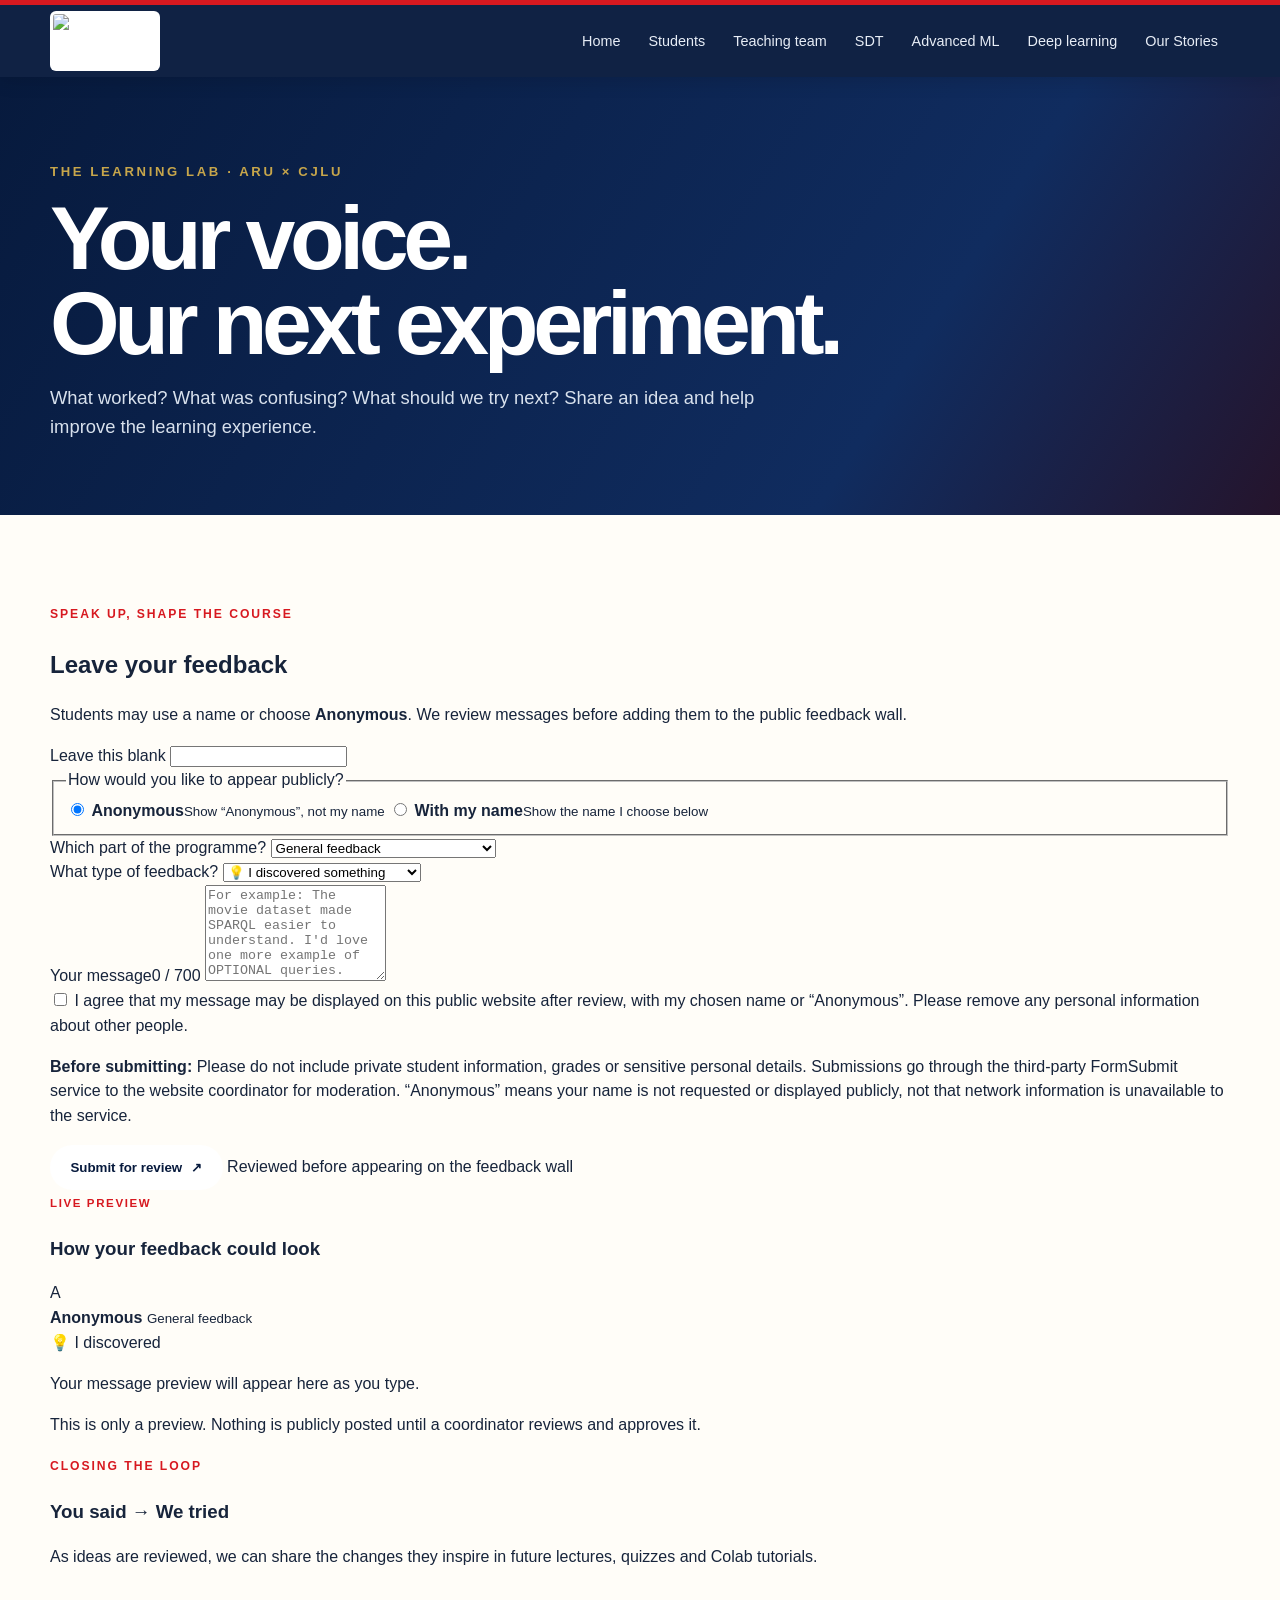
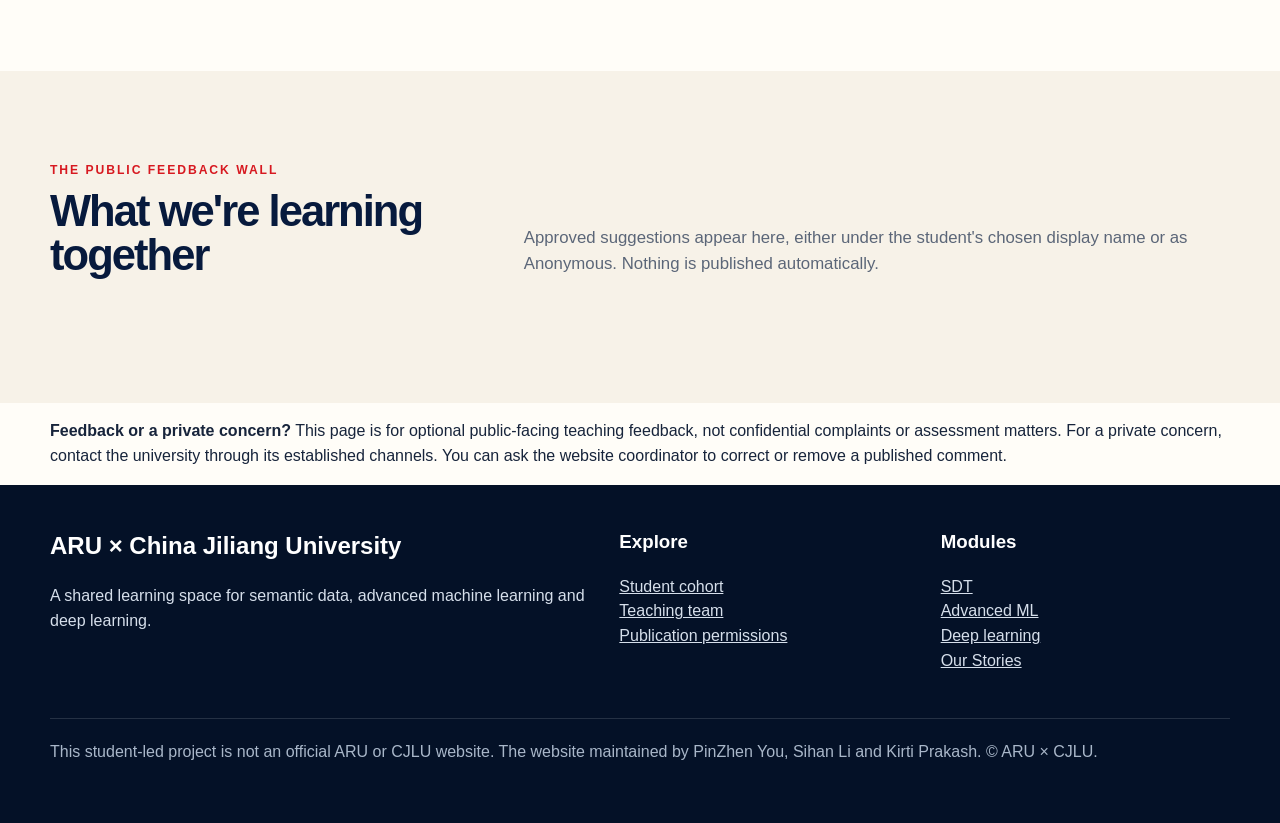
==== docs/feedback.html @ c26d9c30 "Create Learning Lab named-or-anonymous feedback page and moderated wall" ====
<!doctype html>
<html lang="en">
<head>
  <meta charset="utf-8">
  <meta name="viewport" content="width=device-width,initial-scale=1">
  <meta name="description" content="The ARU–CJLU Learning Lab welcomes constructive feedback on teaching, learning and course materials. Share a suggestion with your name or anonymously.">
  <title>Learning Lab | ARU × CJLU</title>
  <link rel="stylesheet" href="assets/css/site.css">
</head>
<body data-page="feedback">
  <a class="skip-link" href="#main">Skip to main content</a>
  <div data-site-header></div>
  <main id="main">
    <section class="page-hero feedback-hero">
      <div class="content">
        <span class="eyebrow">The Learning Lab · ARU × CJLU</span>
        <h1>Your voice.<br><span>Our next experiment.</span></h1>
        <p>What worked? What was confusing? What should we try next? Share an idea and help improve the learning experience.</p>
      </div>
    </section>

    <section class="section feedback-section" aria-labelledby="feedback-form-heading">
      <div class="content feedback-layout">
        <div class="feedback-main">
          <div class="feedback-section-heading">
            <span class="kicker">Speak up, shape the course</span>
            <h2 id="feedback-form-heading">Leave your feedback</h2>
            <p>Students may use a name or choose <strong>Anonymous</strong>. We review messages before adding them to the public feedback wall.</p>
          </div>

          <form id="feedback-form" class="feedback-form" method="post" action="https://formsubmit.co/kirti.prakash@aru.ac.uk" autocomplete="on">
            <input type="hidden" name="_subject" value="ARU-CJLU Learning Lab feedback submission">
            <input type="hidden" name="_template" value="table">
            <input type="hidden" name="_captcha" value="false">
            <input type="hidden" name="source_page" value="https://kirtiprakash.github.io/aru-cjlu-ai-2026/feedback.html">
            <div class="feedback-honeypot" aria-hidden="true">
              <label for="feedback-website">Leave this blank</label>
              <input type="text" id="feedback-website" name="_honey" tabindex="-1" autocomplete="off">
            </div>

            <fieldset class="feedback-fieldset">
              <legend>How would you like to appear publicly?</legend>
              <div class="feedback-identity-options">
                <label class="feedback-radio-card">
                  <input type="radio" name="visibility" value="Anonymous" checked>
                  <span><strong>Anonymous</strong><small>Show “Anonymous”, not my name</small></span>
                </label>
                <label class="feedback-radio-card">
                  <input type="radio" name="visibility" value="Named">
                  <span><strong>With my name</strong><small>Show the name I choose below</small></span>
                </label>
              </div>
            </fieldset>

            <div class="feedback-name-field" id="feedback-name-field" hidden>
              <label for="feedback-name">Name to display publicly</label>
              <input id="feedback-name" name="display_name" type="text" maxlength="60" autocomplete="name" placeholder="First name or preferred display name">
            </div>

            <div class="feedback-field">
              <label for="feedback-module">Which part of the programme?</label>
              <select id="feedback-module" name="module" required>
                <option value="General feedback">General feedback</option>
                <option value="Semantic Data Technologies">Semantic Data Technologies</option>
                <option value="Advanced Machine Learning">Advanced Machine Learning</option>
                <option value="Deep Learning">Neural Networks &amp; Deep Learning</option>
                <option value="Our Stories / website">Our Stories / website</option>
              </select>
            </div>

            <div class="feedback-field">
              <label for="feedback-kind">What type of feedback?</label>
              <select id="feedback-kind" name="category" required>
                <option value="I discovered">💡 I discovered something</option>
                <option value="I have a question">❓ I have a question</option>
                <option value="I would change">🔬 I would change something</option>
                <option value="Appreciation">👏 Something worked well</option>
              </select>
            </div>

            <div class="feedback-field">
              <row class="feedback-label-row"><label for="feedback-message">Your message</label><span id="feedback-character-count">0 / 700</span></row>
              <textarea id="feedback-message" name="message" rows="6" maxlength="700" minlength="8" required placeholder="For example: The movie dataset made SPARQL easier to understand. I'd love one more example of OPTIONAL queries."></textarea>
            </div>

            <label class="feedback-consent">
              <input type="checkbox" id="feedback-consent" name="permission_to_publish" value="Yes" required>
              <span>I agree that my message may be displayed on this public website after review, with my chosen name or “Anonymous”. Please remove any personal information about other people.</span>
            </label>

            <p class="feedback-privacy">
              <strong>Before submitting:</strong> Please do not include private student information, grades or sensitive personal details. Submissions go through the third-party FormSubmit service to the website coordinator for moderation. “Anonymous” means your name is not requested or displayed publicly, not that network information is unavailable to the service.
            </p>

            <div class="feedback-submit-row">
              <button class="button feedback-submit-button" type="submit" id="feedback-submit">Submit for review <span aria-hidden="true">↗</span></button>
              <span class="feedback-submit-hint">Reviewed before appearing on the feedback wall</span>
            </div>
            <p class="feedback-status" id="feedback-status" role="status" aria-live="polite" hidden></p>
          </form>
        </div>

        <aside class="feedback-preview-rail" aria-labelledby="feedback-preview-heading">
          <div class="feedback-preview-card">
            <span class="story-aside-label">Live preview</span>
            <h3 id="feedback-preview-heading">How your feedback could look</h3>
            <article class="feedback-preview-post" aria-label="Your feedback preview">
              <div class="feedback-post-top">
                <span class="feedback-avatar" id="feedback-preview-avatar" aria-hidden="true">A</span>
                <div>
                  <strong id="feedback-preview-name">Anonymous</strong>
                  <small id="feedback-preview-module">General feedback</small>
                </div>
              </div>
              <span class="feedback-post-category" id="feedback-preview-category">💡 I discovered</span>
              <p id="feedback-preview-text">Your message preview will appear here as you type.</p>
            </article>
            <p class="feedback-preview-caption">This is only a preview. Nothing is publicly posted until a coordinator reviews and approves it.</p>
          </div>
          <div class="feedback-loop-panel">
            <span class="kicker">Closing the loop</span>
            <h3>You said → We tried</h3>
            <p>As ideas are reviewed, we can share the changes they inspire in future lectures, quizzes and Colab tutorials.</p>
          </div>
        </aside>
      </div>
    </section>

    <section class="section alt feedback-wall-section" id="feedback-wall" aria-labelledby="feedback-wall-heading">
      <div class="content">
        <div class="section-head">
          <div><span class="kicker">The public feedback wall</span><h2 id="feedback-wall-heading">What we're learning together</h2></div>
          <p>Approved suggestions appear here, either under the student's chosen display name or as Anonymous. Nothing is published automatically.</p>
        </div>
        <div id="feedback-wall-list" class="feedback-wall-grid" aria-live="polite"></div>
        <div id="feedback-wall-empty" class="feedback-wall-empty" hidden>
          <span class="feedback-wall-empty-icon" aria-hidden="true">✳</span>
          <h3>The first ideas will appear here</h3>
          <p>When the teaching team approves submissions, this wall will grow into a public record of our shared learning.</p>
        </div>
      </div>
    </section>
    <section class="feedback-page-note">
      <div class="content">
        <p><strong>Feedback or a private concern?</strong> This page is for optional public-facing teaching feedback, not confidential complaints or assessment matters. For a private concern, contact the university through its established channels. You can ask the website coordinator to correct or remove a published comment.</p>
      </div>
    </section>
  </main>
  <div data-site-footer></div>
  <script src="assets/js/header-footer.js"></script>
  <script src="assets/js/site.js"></script>
  <script src="assets/js/feedback-data.js"></script>
  <script src="assets/js/feedback.js"></script>
</body>
</html>
---- docs/assets/css/site.css ----
:root {
  --navy: #071a3d;
  --navy-2: #102a56;
  --red: #d71920;
  --gold: #c7a64b;
  --blue-grey: #6f8299;
  --cream: #f7f2e8;
  --paper: #fffdf8;
  --pink: #f5dfe2;
  --sky: #dce8f3;
  --ink: #17243b;
  --muted: #5b6678;
  --line: #d9dde4;
  --shadow: 0 18px 48px rgba(7, 26, 61, .12);
  --radius: 22px;
}

* { box-sizing: border-box; }
html { scroll-behavior: smooth; }
body {
  margin: 0;
  color: var(--ink);
  background: var(--paper);
  font-family: Arial, Helvetica, sans-serif;
  line-height: 1.55;
}
a { color: inherit; }
img { max-width: 100%; }
.sr-only { position: absolute !important; width: 1px !important; height: 1px !important; padding: 0 !important; margin: -1px !important; overflow: hidden !important; clip: rect(0,0,0,0) !important; white-space: nowrap !important; border: 0 !important; }
.skip-link { position: absolute; left: -999px; top: 0; z-index: 99; }
.skip-link:focus { left: 1rem; top: 1rem; padding: .75rem 1rem; background: white; color: var(--navy); }

.site-header {
  position: sticky;
  top: 0;
  z-index: 30;
  color: #fff;
  background: rgba(7, 26, 61, .96);
  border-top: 5px solid var(--red);
  box-shadow: 0 4px 18px rgba(0,0,0,.12);
}
.header-inner {
  width: min(1180px, calc(100% - 40px));
  min-height: 72px;
  margin: auto;
  display: flex;
  align-items: center;
  justify-content: space-between;
  gap: 24px;
}
.brand { display: flex; align-items: center; gap: 13px; text-decoration: none; }
.brand-mark {
  width: 46px; height: 46px; border-radius: 14px;
  display: grid; place-items: center;
  color: var(--navy); background: var(--gold);
  font-weight: 900; letter-spacing: -.08em;
}
.brand-copy strong { display: block; font-size: .98rem; }
.brand-copy span { display: block; color: #c8d3e3; font-size: .76rem; letter-spacing: .08em; text-transform: uppercase; }
.nav-toggle { display: none; border: 1px solid #ffffff55; color: #fff; background: transparent; padding: .55rem .75rem; border-radius: 10px; }
.site-nav { display: flex; align-items: center; gap: 4px; }
.site-nav a { padding: .7rem .75rem; border-radius: 9px; text-decoration: none; color: #e7edf6; font-size: .9rem; }
.site-nav a:hover, .site-nav a:focus-visible, .site-nav a[aria-current="page"] { color: #fff; background: #ffffff18; }

.hero {
  position: relative;
  min-height: 650px;
  color: #fff;
  overflow: hidden;
  background:
    radial-gradient(circle at 78% 44%, rgba(199,166,75,.16), transparent 24%),
    radial-gradient(circle at 85% 70%, rgba(215,25,32,.16), transparent 28%),
    linear-gradient(125deg, #061e4a 0%, #071a3d 58%, #1b1229 100%);
}
.hero::before {
  content: ""; position: absolute; inset: 0; opacity: .42;
  background-image: radial-gradient(circle, rgba(255,255,255,.55) 1.3px, transparent 1.5px);
  background-size: 52px 52px;
  mask-image: linear-gradient(90deg, transparent 38%, black 100%);
}
.hero::after {
  content: ""; position: absolute; right: -70px; top: 75px; width: 620px; height: 620px;
  border: 1px solid rgba(255,255,255,.11); border-radius: 50%;
  box-shadow: 0 0 0 80px rgba(255,255,255,.018), 0 0 0 160px rgba(255,255,255,.014);
}
.hero-inner {
  position: relative; z-index: 2;
  width: min(1180px, calc(100% - 40px)); margin: auto;
  padding: 112px 0 80px;
}
.eyebrow { color: var(--gold); font-size: .82rem; font-weight: 800; letter-spacing: .2em; text-transform: uppercase; }
.hero h1 { max-width: 850px; margin: 20px 0 26px; font-size: clamp(3.5rem, 8.4vw, 7.2rem); line-height: .87; letter-spacing: -.065em; }
.hero h1 span { color: var(--gold); }
.hero-lead { max-width: 720px; margin: 0 0 28px; font-size: clamp(1.05rem, 2vw, 1.38rem); color: #e1e8f2; }
.hero-meta { display: flex; flex-wrap: wrap; gap: 14px 28px; margin: 0 0 34px; color: #becbda; font-size: .9rem; }
.hero-meta strong { color: #fff; }
.button-row { display: flex; flex-wrap: wrap; gap: 12px; }
.button { display: inline-flex; align-items: center; gap: 9px; padding: .82rem 1.15rem; border-radius: 999px; font-weight: 800; text-decoration: none; background: #fff; color: var(--navy); border: 2px solid transparent; }
.button:hover { transform: translateY(-2px); box-shadow: 0 10px 26px rgba(0,0,0,.22); }
.button.secondary { color: #fff; background: transparent; border-color: #ffffff66; }
.button.red { color: #fff; background: var(--red); }

.content { width: min(1180px, calc(100% - 40px)); margin: auto; }
.section { padding: 86px 0; }
.section.alt { background: var(--cream); }
.section-head { display: grid; grid-template-columns: minmax(0, .75fr) minmax(320px, 1.25fr); gap: 50px; align-items: end; margin-bottom: 40px; }
.section-head h2 { margin: 8px 0 0; color: var(--navy); font-size: clamp(2rem, 3.4vw, 3rem); line-height: 1; letter-spacing: -.045em; }
.section-head p { margin: 0; color: var(--muted); font-size: 1.05rem; }

/* Home overview: heading and summary are both short now, so centre the pair and
   tighten the gap. Bottom-aligning a five-line heading against three lines of
   text left a wide empty band above the paragraph. */
#overview .section-head { align-items: center; gap: 44px; margin-bottom: 28px; }
.kicker { color: var(--red); text-transform: uppercase; letter-spacing: .16em; font-size: .76rem; font-weight: 900; }

.module-grid, .profile-grid, .feature-grid { display: grid; gap: 22px; }
.module-grid { grid-template-columns: repeat(3, 1fr); }
.module-card { position: relative; min-height: 330px; padding: 30px; border-radius: var(--radius); overflow: hidden; background: #fff; border: 1px solid var(--line); box-shadow: var(--shadow); }
.module-card::after { content: ""; position: absolute; right: -55px; bottom: -55px; width: 180px; height: 180px; border: 34px solid var(--sky); border-radius: 50%; opacity: .75; }
.module-card:nth-child(2)::after { border-color: var(--pink); }
.module-card:nth-child(3)::after { border-color: #e7ddbd; }
.module-no { display: inline-grid; place-items: center; width: 54px; height: 54px; border-radius: 16px; color: #fff; background: var(--navy); font-size: 1.2rem; font-weight: 900; }
.module-card h3 { position: relative; z-index: 1; margin: 22px 0 12px; color: var(--navy); font-size: 1.65rem; line-height: 1.1; }
.module-card p { position: relative; z-index: 1; color: var(--muted); }
.text-link { position: relative; z-index: 1; font-weight: 900; color: var(--red); text-decoration-thickness: 2px; text-underline-offset: 4px; }

.band { color: #fff; background: var(--navy); border-left: 12px solid var(--gold); padding: 34px 0; }
.band .content { display: flex; align-items: center; justify-content: space-between; gap: 28px; }
.band h2 { margin: 0 0 4px; font-size: 1.7rem; }
.band p { margin: 0; color: #c9d3e1; }

.page-hero { color: #fff; background: linear-gradient(122deg, var(--navy), #102c5f 70%, #25142c); padding: 82px 0 74px; }
.page-hero h1 { max-width: 900px; margin: 12px 0 18px; font-size: clamp(3rem, 7vw, 6rem); line-height: .95; letter-spacing: -.06em; }
.page-hero p { max-width: 760px; margin: 0; color: #d8e1ed; font-size: 1.15rem; }
.privacy-note { margin-top: 28px; max-width: 850px; padding: 16px 18px; border-left: 5px solid var(--gold); background: rgba(255,255,255,.09); border-radius: 0 12px 12px 0; }

.toolbar { display: flex; flex-wrap: wrap; gap: 12px; margin: 0 0 28px; }
.search-box { flex: 1 1 280px; padding: .9rem 1rem; border: 1px solid #bfc7d2; border-radius: 12px; font: inherit; background: #fff; }
.search-box:focus { outline: 3px solid rgba(199,166,75,.35); border-color: var(--navy); }
.profile-grid { grid-template-columns: repeat(4, 1fr); }
.profile-card { overflow: hidden; background: #fff; border: 1px solid var(--line); border-radius: 18px; box-shadow: 0 12px 34px rgba(7,26,61,.09); }
.portrait { aspect-ratio: 4/3; display: grid; place-items: center; color: #fff; background: linear-gradient(145deg, var(--navy-2), var(--navy)); position: relative; overflow: hidden; }
.portrait::after { content: ""; position: absolute; width: 150px; height: 150px; border-radius: 50%; border: 26px solid rgba(199,166,75,.27); right: -35px; bottom: -40px; }
.portrait img { width: 100%; height: 100%; object-fit: cover; }
.initials { width: 92px; height: 92px; border-radius: 50%; display: grid; place-items: center; border: 3px solid rgba(255,255,255,.8); background: rgba(255,255,255,.12); font-weight: 900; font-size: 1.7rem; }
.profile-copy { padding: 21px; }
.profile-role { color: var(--red); font-size: .7rem; font-weight: 900; letter-spacing: .14em; text-transform: uppercase; }
.profile-copy h2, .profile-copy h3 { margin: 5px 0 8px; color: var(--navy); font-size: 1.25rem; line-height: 1.15; }
.profile-copy p { margin: 7px 0; color: var(--muted); font-size: .9rem; }
.profile-copy strong { color: var(--ink); }
/* Student group label: a quiet left-bar label under the name. Deliberately
   plain so it does not compete with the red role label above it; the group
   leader swaps the bar to red and gains a small LEADER badge. */
.profile-group {
  display: inline-flex;
  align-items: center;
  gap: 8px;
  margin: 0 0 10px;
  padding-left: 9px;
  border-left: 3px solid var(--gold);
  color: var(--muted);
  font-size: .95rem;
  font-weight: 700;
  letter-spacing: .02em;
  line-height: 1.4;
}
.profile-group.is-leader {
  border-left-color: var(--red);
  color: var(--navy);
}
.profile-group-lead {
  padding: 1px 6px 2px;
  border-radius: 4px;
  background: var(--red);
  color: #fff;
  font-size: .62rem;
  font-weight: 900;
  letter-spacing: .12em;
  text-transform: uppercase;
}

/* Story quote banner: a cream band directly under the hero, before the profile
   grid. Two columns on wide screens so a ten-line dialogue does not run tall. */
.quote-banner {
  padding: 56px 0;
  background: var(--cream);
  border-top: 1px solid var(--line);
  border-bottom: 1px solid var(--line);
}
.story-quote {
  position: relative;
  display: grid;
  grid-template-columns: minmax(0, .3fr) minmax(0, 1fr);
  gap: 20px 40px;
  align-items: start;
  margin: 0;
  padding-left: 26px;
  border-left: 6px solid var(--gold);
}
.story-quote h2 {
  grid-column: 1;
  grid-row: 1 / span 2;
  align-self: start;
  margin: 0;
  color: var(--navy);
  font-size: clamp(1.5rem, 2.6vw, 2.1rem);
  line-height: 1.12;
}
.story-quote blockquote {
  grid-column: 2;
  margin: 0;
  padding: 0;
}
.story-quote blockquote p {
  margin: 0 0 14px;
  color: var(--muted);
  font-size: 1.1rem;
  line-height: 1.65;
}
.story-quote blockquote p:last-child { margin-bottom: 0; }
.story-quote figcaption {
  grid-column: 2;
  margin-top: 4px;
  padding-top: 16px;
  border-top: 2px solid rgba(199,166,75,.45);
}
.story-quote .proverb-zh {
  display: block;
  color: var(--navy);
  font-family: "PingFang SC", "Hiragino Sans GB", "Microsoft YaHei", "Noto Sans SC", sans-serif;
  font-size: 1.6rem;
  font-weight: 700;
  letter-spacing: .12em;
  line-height: 1.2;
}
.story-quote .proverb-pinyin {
  display: block;
  margin-top: 6px;
  color: var(--gold);
  font-size: .78rem;
  font-weight: 700;
  letter-spacing: .14em;
  text-transform: uppercase;
}
.story-quote .proverb-en {
  display: block;
  margin-top: 10px;
  color: var(--navy);
  font-size: 1.15rem;
  font-weight: 700;
  line-height: 1.45;
}
.story-quote figcaption cite {
  display: block;
  margin-top: 8px;
  color: var(--muted);
  font-size: .82rem;
  font-style: normal;
}

/* Page-level disclaimer: a quiet line at the foot of the content, set off by a
   hairline rule so it reads as a note about the page rather than body copy. */
.page-disclaimer { padding: 8px 0 52px; }
.page-disclaimer p {
  margin: 0;
  padding-top: 20px;
  border-top: 1px solid var(--line);
  color: var(--muted);
  font-size: .86rem;
  line-height: 1.6;
}
.profile-card.placeholder { background: #fcfbf7; }

.team-grid { display: grid; grid-template-columns: repeat(3, 1fr); gap: 24px; }
.team-card { padding: 26px; border-radius: 20px; border-top: 6px solid var(--red); background: #fff; box-shadow: var(--shadow); }
.team-card .portrait { border-radius: 14px; aspect-ratio: 5/3; margin-bottom: 20px; }
.team-card h2 { color: var(--navy); margin: 6px 0 8px; }
.team-card p { color: var(--muted); }
.team-card dl { margin: 18px 0 0; border-top: 1px solid var(--line); }
.team-card dt { margin-top: 12px; color: var(--red); font-size: .72rem; font-weight: 900; letter-spacing: .1em; text-transform: uppercase; }
.team-card dd { margin: 2px 0 0; }

.module-summary { display: grid; grid-template-columns: 1.2fr .8fr; gap: 32px; align-items: start; }
.summary-panel, .outcomes { padding: 30px; border-radius: 20px; background: #fff; border: 1px solid var(--line); box-shadow: var(--shadow); }
.summary-panel h2, .outcomes h2 { margin-top: 0; color: var(--navy); }
.outcomes { background: var(--navy); color: #fff; }
.outcomes h2 { color: #fff; }
.outcomes li { margin: .65rem 0; color: #dce5f0; }

.outline-table { width: 100%; border-collapse: separate; border-spacing: 0; overflow: hidden; border: 1px solid var(--line); border-radius: 18px; background: #fff; box-shadow: var(--shadow); }
.outline-table th { padding: 16px; color: #fff; background: var(--navy); text-align: left; font-size: .78rem; letter-spacing: .09em; text-transform: uppercase; }
.outline-table td { padding: 16px; border-top: 1px solid var(--line); vertical-align: top; }
.outline-table tr:nth-child(even) td { background: #faf8f2; }
.outline-table td:first-child { width: 80px; color: var(--red); font-weight: 900; }
.outline-table strong { color: var(--navy); }
.tag { display: inline-block; margin-top: 7px; padding: .25rem .55rem; border-radius: 999px; color: var(--navy); background: var(--sky); font-size: .72rem; font-weight: 800; }

.journey { display: grid; grid-template-columns: repeat(5, 1fr); gap: 10px; }
.journey-step { position: relative; padding: 25px 18px; min-height: 155px; border-radius: 16px; background: var(--cream); }
.journey-step:nth-child(2), .journey-step:nth-child(5) { background: var(--sky); }
.journey-step:nth-child(3) { background: var(--pink); }
.journey-step:nth-child(4) { color: #fff; background: var(--navy); }
.journey-step b { display: block; color: var(--red); font-size: 1.25rem; }
.journey-step:nth-child(4) b { color: var(--gold); }
.journey-step span { display: block; margin-top: 9px; font-weight: 800; }
.journey-step p { margin: 6px 0 0; font-size: .86rem; }

.site-footer { padding: 42px 0; color: #d6dfeb; background: #041127; }
.footer-grid { display: grid; grid-template-columns: 1.3fr .7fr .7fr; gap: 32px; }
.site-footer h2, .site-footer h3 { margin-top: 0; color: #fff; }
.site-footer a { color: #d6dfeb; }
.site-footer small { color: #a9b7c9; font-size: 1rem; line-height: 1.65; }
.footer-note { margin-top: 28px; padding-top: 20px; border-top: 1px solid #ffffff22; }
.empty-state { padding: 34px; border: 1px dashed var(--blue-grey); border-radius: 16px; color: var(--muted); text-align: center; }

@media (max-width: 980px) {
  .module-grid, .team-grid { grid-template-columns: repeat(2, 1fr); }
  .profile-grid { grid-template-columns: repeat(3, 1fr); }
  .journey { grid-template-columns: repeat(3, 1fr); }
  .module-summary { grid-template-columns: 1fr; }
}
@media (max-width: 760px) {
  .header-inner { min-height: 66px; }
  .nav-toggle { display: block; }
  .site-nav { display: none; position: absolute; left: 0; right: 0; top: 66px; flex-direction: column; align-items: stretch; padding: 12px 20px 18px; background: var(--navy); }
  .site-nav.open { display: flex; }
  .hero { min-height: 610px; }
  .hero-inner { padding-top: 86px; }
  .section-head { grid-template-columns: 1fr; gap: 18px; }
  .module-grid, .profile-grid, .team-grid { grid-template-columns: repeat(2, 1fr); }
  .footer-grid { grid-template-columns: 1fr; }
  .outline-wrap { overflow-x: auto; padding-bottom: 10px; }
  .outline-table { min-width: 720px; }
  .journey { grid-template-columns: 1fr 1fr; }
  .story-quote { grid-template-columns: 1fr; gap: 14px; padding-left: 20px; }
  .story-quote h2, .story-quote blockquote, .story-quote figcaption { grid-column: 1; }
  .quote-banner { padding: 40px 0; }
}
@media (max-width: 520px) {
  .brand-copy span { display: none; }
  .module-grid, .profile-grid, .team-grid, .journey { grid-template-columns: 1fr; }
  .band .content { align-items: flex-start; flex-direction: column; }
  .page-hero { padding: 60px 0; }
}
@media (prefers-reduced-motion: no-preference) {
  .module-card, .profile-card, .team-card, .button { transition: transform .2s ease, box-shadow .2s ease; }
  .module-card:hover, .profile-card:hover, .team-card:hover { transform: translateY(-4px); box-shadow: 0 20px 48px rgba(7,26,61,.15); }
}

/* ARU × CJLU logo in navigation bar */
.brand-logo {
  display: block;
  width: 110px;
  height: 60px;
  max-width: 110px;
  object-fit: contain;
  background: white;
  border-radius: 6px;
  padding: 3px;
}

.brand {
  flex-shrink: 0;
}

.header-inner {
  min-height: 72px;
}

/* Teaching-team headshots: square frames preserve faces in portrait and square photos. */
.team-card .portrait {
  width: 100%;
  aspect-ratio: 1 / 1;
  height: auto;
  overflow: hidden;
  border-radius: 12px;
  margin-bottom: 18px;
  background: #f1f3f5;
}

.team-card .portrait img {
  display: block;
  width: 100%;
  height: 100%;
  object-fit: cover;
  object-position: center 23%;
}

/* Keep photos unobstructed by the decorative circle. */
.team-card .portrait::after {
  display: none;
}


/* Semantic Data Technologies: twelve-day course directory */
.sdt-topic-grid {
  display: grid;
  grid-template-columns: repeat(4, minmax(0, 1fr));
  gap: 14px;
}
.sdt-topic-link {
  display: grid;
  grid-template-columns: 1fr auto;
  grid-template-rows: auto 1fr;
  gap: 10px;
  min-height: 125px;
  padding: 20px;
  border: 1px solid var(--line);
  border-radius: 14px;
  background: #fff;
  color: var(--navy);
  text-decoration: none;
  box-shadow: 0 5px 15px rgba(7, 26, 61, .035);
}
.sdt-topic-link:hover,
.sdt-topic-link:focus-visible {
  border-color: var(--gold);
  box-shadow: 0 7px 22px rgba(7, 26, 61, .12);
}
.sdt-topic-day {
  grid-column: 1;
  color: var(--red);
  font-size: .73rem;
  font-weight: 800;
  letter-spacing: .09em;
  text-transform: uppercase;
}
.sdt-topic-name {
  grid-column: 1;
  align-self: end;
  font-size: 1.02rem;
  font-weight: 700;
  line-height: 1.35;
}
.sdt-topic-arrow {
  grid-column: 2;
  grid-row: 1 / 3;
  align-self: end;
  color: var(--blue-grey);
}
.sdt-day-list {
  display: grid;
  grid-template-columns: repeat(2, minmax(0, 1fr));
  gap: 12px 24px;
  margin: 0;
  padding: 0;
  list-style: none;
}
.sdt-day-item {
  display: flex;
  align-items: center;
  gap: 18px;
  padding: 18px 20px;
  background: #fff;
  border: 1px solid var(--line);
  border-radius: 12px;
  scroll-margin-top: 100px;
}
.sdt-day-number {
  flex: 0 0 43px;
  color: var(--red);
  font-size: 1.28rem;
  font-weight: 800;
  font-variant-numeric: tabular-nums;
}
.sdt-day-label {
  color: var(--muted);
  font-size: .75rem;
}
.sdt-day-item h3 {
  margin: 3px 0 0;
  color: var(--navy);
  font-size: 1rem;
  line-height: 1.35;
}
@media (max-width: 950px) {
  .sdt-topic-grid { grid-template-columns: repeat(3, minmax(0, 1fr)); }
}
@media (max-width: 700px) {
  .sdt-topic-grid { grid-template-columns: repeat(2, minmax(0, 1fr)); }
  .sdt-day-list { grid-template-columns: 1fr; }
}
@media (max-width: 440px) {
  .sdt-topic-grid { grid-template-columns: 1fr; }
  .sdt-topic-link { min-height: 90px; }
}

.profile-card .portrait {
  aspect-ratio: 1 / 1;
  overflow: hidden;
}

.profile-card .portrait img {
  width: 100%;
  height: 100%;
  object-fit: cover;
  object-position: center 23%;
}

.profile-card .portrait::after {
  display: none;
}


/* Homepage global reach counters: styled to fit the academic programme. */
.visitor-section {
  background: var(--paper);
}
.visitor-section-head { margin-bottom: 34px; }
.visitor-panels {
  display: grid;
  grid-template-columns: minmax(0, .8fr) minmax(0, 1.2fr);
  gap: 22px;
  align-items: stretch;
}
.visitor-panel {
  position: relative;
  min-width: 0;
  padding: clamp(24px, 3vw, 36px);
  overflow: hidden;
  border: 1px solid var(--line);
  border-top: 4px solid var(--gold);
  border-radius: 18px;
  background: #fff;
  box-shadow: 0 8px 26px rgba(7, 26, 61, .06);
}
.visitor-panel-label {
  display: block;
  color: var(--red);
  font-size: .74rem;
  font-weight: 900;
  letter-spacing: .13em;
  text-transform: uppercase;
}
.visitor-panel h3 {
  color: var(--navy);
  font-size: clamp(1.3rem, 2.4vw, 1.8rem);
  line-height: 1.2;
  margin: 14px 0 9px;
}
.visitor-panel > p {
  color: var(--muted);
  margin: 0 0 22px;
}
.visitor-counter-display {
  display: inline-flex;
  max-width: 100%;
  min-height: 76px;
  align-items: center;
  padding: 14px 18px;
  background: var(--cream);
  border: 1px solid var(--line);
  border-radius: 12px;
}
.visitor-count-image {
  display: block;
  width: auto;
  max-width: 100%;
  height: 30px;
}
.visitor-country-widget {
  display: flex;
  min-height: 140px;
  align-items: flex-start;
  justify-content: flex-start;
}
.visitor-country-widget a {
  display: inline-block;
  max-width: 100%;
  line-height: 0;
  border-radius: 8px;
}
.visitor-country-widget img {
  display: block;
  width: auto;
  max-width: 100%;
  height: auto;
}
.visitor-panel > .visitor-panel-footnote {
  margin: 20px 0 0;
  font-size: .83rem;
  color: var(--muted);
}
.visitor-stats-link {
  color: var(--navy);
  font-weight: 800;
  text-decoration-thickness: 1px;
  text-underline-offset: 4px;
}
.visitor-stats-link:hover,
.visitor-stats-link:focus-visible {
  color: var(--red);
}
.visitor-method-note {
  margin: 18px 0 0;
  color: var(--muted);
  font-size: .79rem;
}
@media (max-width: 760px) {
  .visitor-panels { grid-template-columns: 1fr; }
  .visitor-panel { padding: 24px; }
}


/* Student stories */
.stories-hero {
  padding: clamp(64px, 9vw, 115px) 0 clamp(60px, 7vw, 90px);
  background: radial-gradient(circle at 82% 28%, rgba(199,166,75,.19), transparent 26%), linear-gradient(122deg, #071a3d, #102c5f 78%, #271a35);
}
.stories-hero h1 {
  max-width: none;
  font-size: clamp(3.9rem, 9vw, 7.6rem);
  letter-spacing: -.075em;
  line-height: .88;
  margin: 18px 0 28px;
}
.stories-title-dot { color: var(--gold); }
.stories-hero p { max-width: 760px; font-size: clamp(1rem, 1.9vw, 1.24rem); }
.stories-section-intro { margin-bottom: 36px; }
.stories-section-intro h2 {
  max-width: 720px;
  color: var(--navy);
  font-size: clamp(2.1rem, 4.5vw, 3.1rem);
  letter-spacing: -.05em;
  line-height: 1.05;
  margin: 8px 0 0;
}
.student-story {
  padding: clamp(22px, 4vw, 50px);
  background: #fff;
  border: 1px solid var(--line);
  border-top: 6px solid var(--red);
  border-radius: 22px;
  box-shadow: var(--shadow);
}
.story-topline {
  display: flex;
  flex-wrap: wrap;
  justify-content: space-between;
  gap: 10px 22px;
  border-bottom: 1px solid var(--line);
  padding-bottom: 20px;
  margin-bottom: 32px;
}
.story-category {
  text-transform: uppercase;
  letter-spacing: .13em;
  font-size: .74rem;
  font-weight: 900;
  color: var(--red);
}
.story-location {
  font-size: .86rem;
  color: var(--muted);
}
.story-lead-grid {
  display: grid;
  grid-template-columns: minmax(0, 1.55fr) minmax(230px, .65fr);
  gap: clamp(28px, 5vw, 70px);
  align-items: start;
}
.story-lead-grid h3 {
  color: var(--navy);
  font-size: clamp(2rem, 4.8vw, 3.65rem);
  line-height: 1.06;
  letter-spacing: -.055em;
  margin: 0 0 24px;
}
.story-deck {
  max-width: 710px;
  color: var(--muted);
  font-size: clamp(1.05rem, 1.6vw, 1.25rem);
  line-height: 1.6;
  margin: 0 0 20px;
}
.story-credit {
  color: var(--navy);
  font-size: .9rem;
  margin-bottom: 0;
}
.story-credit strong { font-weight: 900; }
.story-at-a-glance {
  padding: 23px 25px;
  background: var(--cream);
  border-left: 4px solid var(--gold);
  border-radius: 0 14px 14px 0;
}
.story-aside-label {
  font-size: .72rem;
  color: var(--red);
  letter-spacing: .14em;
  text-transform: uppercase;
  font-weight: 900;
}
.story-at-a-glance dl { margin: 9px 0 0; }
.story-at-a-glance dl div { padding: 11px 0; border-top: 1px solid #d7d0bf; }
.story-at-a-glance dt {
  font-size: .72rem;
  font-weight: 800;
  text-transform: uppercase;
  color: var(--muted);
}
.story-at-a-glance dd { margin: 3px 0 0; color: var(--navy); font-size: .92rem; font-weight: 700; }
.story-visual-header {
  display: flex;
  gap: 10px;
  justify-content: space-between;
  align-items: center;
  flex-wrap: wrap;
  margin: clamp(30px, 5vw, 54px) 0 15px;
}
.story-visual-caption { color: var(--muted); font-size: .82rem; }
.story-topic-gallery {
  display: grid;
  grid-template-columns: repeat(4, minmax(0, 1fr));
  gap: 12px;
}
.story-topic-tile {
  min-height: 185px;
  display: flex;
  flex-direction: column;
  justify-content: space-between;
  gap: 32px;
  overflow: hidden;
  padding: 20px;
  background: #edf3f8;
  border: 1px solid #dce5ed;
  border-radius: 14px;
}
.story-topic-tile:nth-child(2) { background: #f7f0dd; border-color: #eaddbc; }
.story-topic-tile:nth-child(3) { background: #f6e8e9; border-color: #efcfd1; }
.story-topic-tile:nth-child(4) { background: #edf0fa; border-color: #d9e2f2; }
.story-topic-symbol {
  color: var(--red);
  font-size: clamp(2rem, 3.7vw, 3rem);
  line-height: 1;
  font-weight: 900;
  letter-spacing: -.065em;
  opacity: .72;
}
.story-topic-tile b { display: block; color: var(--navy); font-size: 1.05rem; line-height: 1.2; }
.story-topic-tile small { display: block; color: var(--muted); margin-top: 8px; font-size: .8rem; line-height: 1.35; }
.story-reading-grid {
  display: grid;
  grid-template-columns: minmax(0, 1.55fr) minmax(220px, .7fr);
  gap: clamp(28px, 5vw, 70px);
  align-items: start;
  margin: clamp(34px, 5vw, 60px) 0;
}
.story-copy { max-width: 760px; }
.story-copy p { margin: 0 0 20px; color: var(--ink); font-size: 1.07rem; line-height: 1.75; }
.story-pullquote {
  border-top: 4px solid var(--gold);
  padding: 10px 0 24px;
}
.story-quote-mark { display: block; color: var(--gold); font-size: 5rem; line-height: .9; font-family: Georgia, serif; }
.story-pullquote blockquote {
  margin: 6px 0 20px;
  color: var(--navy);
  font-size: clamp(1.6rem, 2.7vw, 2.35rem);
  line-height: 1.15;
  font-weight: 800;
  letter-spacing: -.04em;
}
.story-quote-credit { color: var(--muted); font-size: .85rem; }
.story-article-footer {
  border-top: 1px solid var(--line);
  padding-top: 22px;
  display: flex;
  gap: 15px 30px;
  justify-content: space-between;
  flex-wrap: wrap;
  color: var(--muted);
  font-size: .83rem;
}
.story-article-footer strong { color: var(--navy); }
.story-article-footer a { color: var(--red); font-weight: 800; text-underline-offset: 4px; }
.story-invitation-inner { display: flex; align-items: center; justify-content: space-between; gap: 40px; }
.story-invitation-inner > div { max-width: 760px; }
.story-invitation h2 {
  color: var(--navy);
  margin: 8px 0 15px;
  font-size: clamp(2.1rem, 4vw, 3rem);
  line-height: 1.1;
  letter-spacing: -.05em;
}
.story-invitation p { font-size: 1.05rem; color: var(--muted); }
.story-invitation p.story-invitation-small { margin-bottom: 0; font-size: .89rem; }
.story-invitation .button { flex-shrink: 0; background: var(--navy); color: #fff; }
.story-home-link {
  margin-top: 24px;
  border-top: 1px solid var(--line);
  padding: 25px 30px;
  border-radius: 16px;
  background: #fff;
  display: flex;
  gap: 24px;
  align-items: center;
  justify-content: space-between;
}
.story-home-link .story-home-copy { min-width: 0; }
.story-home-link .story-home-copy strong { display: block; color: var(--navy); font-size: 1.3rem; }
.story-home-link .story-home-copy span { display: block; color: var(--muted); margin-top: 5px; font-size: .9rem; }
.story-home-link a { flex-shrink: 0; color: var(--red); font-weight: 900; text-underline-offset: 4px; }
@media (max-width: 900px) {
  .story-topic-gallery { grid-template-columns: repeat(2, minmax(0, 1fr)); }
  .story-lead-grid, .story-reading-grid { grid-template-columns: 1fr; }
  .story-at-a-glance { max-width: 590px; }
}
@media (max-width: 620px) {
  .story-invitation-inner, .story-home-link { align-items: flex-start; flex-direction: column; }
  .story-topic-tile { min-height: 150px; }
}
@media (max-width: 430px) {
  .story-topic-gallery { grid-template-columns: 1fr; }
  .story-topic-tile { min-height: 125px; }
}


/* Four As research story */
.story-collection-divider {
  display: flex;
  align-items: center;
  gap: 24px;
  margin: clamp(48px, 6vw, 76px) 0 clamp(30px, 4vw, 46px);
  color: var(--red);
  font-size: .77rem;
  font-weight: 900;
  letter-spacing: .16em;
  text-transform: uppercase;
}
.story-collection-divider::before,
.story-collection-divider::after {
  content: "";
  height: 1px;
  flex: 1;
  background: var(--line);
}
.research-story { border-top-color: var(--gold); }
.research-story .story-lead-grid h3 {
  font-size: clamp(1.95rem, 4.5vw, 3.45rem);
}
.research-story-lead {
  grid-template-columns: minmax(0, 1.22fr) minmax(280px, .85fr);
  gap: clamp(24px, 3.6vw, 48px);
}
.four-as-paper-link {
  display: inline-block;
  margin-top: 20px;
  color: var(--red);
  font-weight: 900;
  text-underline-offset: 4px;
}
.four-as-figure { margin: 0; min-width: 0; }
.four-as-photo-placeholder {
  position: relative;
  isolation: isolate;
  min-height: 300px;
  aspect-ratio: 4 / 3;
  display: flex;
  flex-direction: column;
  justify-content: center;
  align-items: center;
  gap: 10px;
  padding: 24px;
  border: 2px dashed #a3b0be;
  border-radius: 18px;
  overflow: hidden;
  background:
    radial-gradient(circle at 75% 25%, rgba(199,166,75,.18), transparent 40%),
    radial-gradient(circle at 20% 80%, rgba(16,42,86,.12), transparent 42%),
    linear-gradient(135deg, #f7f6f0, #ebf0f6);
  text-align: center;
}
.four-as-photo-placeholder::before,
.four-as-photo-placeholder::after {
  content: "";
  position: absolute;
  z-index: -1;
  width: 180px;
  aspect-ratio: 1;
  border: 1px solid rgba(7,26,61,.1);
  border-radius: 50%;
}
.four-as-photo-placeholder::before { top: -55px; right: -65px; }
.four-as-photo-placeholder::after { bottom: -100px; left: -62px; width: 250px; }
.four-as-photo-monogram {
  color: var(--navy);
  font-size: clamp(4.3rem, 8vw, 7rem);
  font-weight: 900;
  letter-spacing: -.09em;
  line-height: 1;
}
.four-as-photo-monogram span { color: var(--gold); }
.four-as-photo-label {
  color: var(--red);
  font-size: .74rem;
  font-weight: 900;
  letter-spacing: .17em;
}
.four-as-photo-hint {
  color: var(--muted);
  max-width: 240px;
  font-size: .88rem;
}
.four-as-figure figcaption {
  margin: 11px 0 0;
  color: var(--muted);
  font-size: .8rem;
  text-align: center;
}
.four-as-figure img {
  display: block;
  width: 100%;
  height: auto;
  border-radius: 18px;
}
.four-as-intro { max-width: 830px; margin: 54px 0 22px; }
.four-as-intro h4 {
  margin: 10px 0 12px;
  color: var(--navy);
  font-size: clamp(1.65rem, 3vw, 2.25rem);
  line-height: 1.14;
  letter-spacing: -.04em;
}
.four-as-intro p { max-width: 770px; margin: 0; color: var(--muted); }
.four-as-grid {
  display: grid;
  grid-template-columns: repeat(4, minmax(0, 1fr));
  gap: 13px;
}
.four-as-card {
  display: flex;
  flex-direction: column;
  min-height: 254px;
  padding: clamp(17px, 2vw, 24px);
  border-radius: 15px;
  background: #edf3f8;
  border: 1px solid #dce5ed;
}
.four-as-card:nth-child(2) { background: #f7f0dd; border-color: #eaddbc; }
.four-as-card:nth-child(3) { background: #f6e8e9; border-color: #efcfd1; }
.four-as-card:nth-child(4) { background: #edf0fa; border-color: #d9e2f2; }
.four-as-number {
  display: block;
  color: var(--red);
  font-size: .72rem;
  font-weight: 900;
  letter-spacing: .14em;
}
.four-as-card h5 {
  margin: 16px 0 10px;
  color: var(--navy);
  font-size: clamp(1.26rem, 2.2vw, 1.65rem);
  line-height: 1.1;
  letter-spacing: -.025em;
}
.four-as-card p {
  flex: 1;
  margin: 0 0 18px;
  color: var(--ink);
  font-size: .95rem;
  line-height: 1.5;
}
.four-as-principle {
  display: block;
  padding-top: 13px;
  border-top: 1px solid rgba(7,26,61,.12);
  color: var(--muted);
  font-size: .76rem;
  font-weight: 700;
}
.four-as-reading { margin-bottom: 42px; }
.four-as-reading .story-copy a {
  color: var(--red);
  text-underline-offset: 4px;
}
@media (max-width: 1050px) {
  .four-as-grid { grid-template-columns: repeat(2, minmax(0, 1fr)); }
  .four-as-card { min-height: 215px; }
}
@media (max-width: 900px) {
  .research-story-lead { grid-template-columns: 1fr; }
  .four-as-figure { max-width: 560px; }
}
@media (max-width: 520px) {
  .four-as-grid { grid-template-columns: 1fr; }
  .four-as-card { min-height: 0; }
  .four-as-photo-placeholder { min-height: 240px; }
  .story-collection-divider { gap: 14px; }
}


/* Real images for the competition and Four As stories */
.story-event-photo {
  margin: 18px 0 26px;
}
.story-event-photo img {
  display: block;
  width: 100%;
  height: auto;
  border-radius: 16px;
  border: 1px solid var(--line);
  background: #f0f3f6;
  box-shadow: 0 10px 25px rgba(7,26,61,.08);
}
.story-event-photo figcaption {
  padding: 11px 2px 0;
  color: var(--muted);
  font-size: .85rem;
  line-height: 1.5;
}
.four-as-figure a {
  display: block;
  border-radius: 18px;
  outline-offset: 5px;
}
.four-as-figure a:hover img,
.four-as-figure a:focus-visible img {
  box-shadow: 0 12px 30px rgba(7,26,61,.15);
  border-color: var(--gold);
}
.four-as-figure img {
  border: 1px solid var(--line);
  background: #fff;
  box-shadow: 0 6px 18px rgba(7,26,61,.08);
  transition: box-shadow .2s ease, border-color .2s ease;
}


/* Chaopei Yu learning journey: portrait, achievements and editorial layout */
.chao-story { border-top-color: var(--gold); }
.chao-story-lead {
  grid-template-columns: minmax(0, 1.2fr) minmax(270px, .78fr);
  gap: clamp(28px, 4vw, 60px);
  align-items: center;
}
.chao-story-lead h3 { font-size: clamp(2rem, 4.5vw, 3.5rem); }
.chao-story-opening {
  margin: 28px 0 0;
  max-width: 650px;
  padding-left: 20px;
  border-left: 4px solid var(--gold);
  color: var(--navy);
  font-size: 1.1rem;
  font-weight: 600;
  line-height: 1.65;
}
.chao-story-figure {
  width: 100%;
  max-width: 420px;
  margin: 0;
  justify-self: center;
}
.chao-story-figure img {
  display: block;
  width: 100%;
  max-height: 540px;
  height: auto;
  object-fit: contain;
  object-position: center;
  background: #f5f1ed;
  border: 1px solid var(--line);
  border-radius: 16px;
  box-shadow: 0 12px 35px rgba(7, 26, 61, .10);
}
.chao-story-figure figcaption {
  margin-top: 11px;
  color: var(--muted);
  font-size: .8rem;
  line-height: 1.5;
}
.chao-story-highlights {
  display: grid;
  grid-template-columns: repeat(3, minmax(0, 1fr));
  gap: 14px;
  margin-top: clamp(34px, 5vw, 55px);
}
.chao-story-highlight {
  display: flex;
  flex-direction: column;
  gap: 11px;
  min-height: 145px;
  padding: 24px 20px;
  background: var(--cream);
  border: 1px solid #e7dcc9;
  border-radius: 15px;
}
.chao-story-highlight:nth-child(2) { background: #edf3f8; border-color: #dbe6f0; }
.chao-story-highlight:nth-child(3) { background: #f5e9ea; border-color: #efd6da; }
.chao-highlight-value {
  color: var(--navy);
  font-size: clamp(1.45rem, 2.7vw, 2rem);
  line-height: 1.12;
  font-weight: 900;
  letter-spacing: -.04em;
}
.chao-highlight-label { color: var(--muted); font-size: .87rem; line-height: 1.45; }
.chao-story-reading .story-copy p { font-size: 1.04rem; }
.chao-side-note {
  margin-top: 32px;
  padding: 20px 0 0;
  border-top: 1px solid var(--line);
}
.chao-side-note p {
  margin: 12px 0 0;
  color: var(--muted);
  line-height: 1.6;
  font-size: .92rem;
}
@media (max-width: 900px) {
  .chao-story-lead { grid-template-columns: 1fr; }
  .chao-story-figure { justify-self: start; max-width: 360px; }
}
@media (max-width: 640px) {
  .chao-story-highlights { grid-template-columns: 1fr; }
  .chao-story-highlight { min-height: 0; gap: 8px; padding: 19px 20px; }
  .chao-story-figure { max-width: 100%; }
}


/* Publication permissions and consent transparency */
.permissions-hero {
  background:
    radial-gradient(circle at 85% 30%, rgba(199, 166, 75, .16), transparent 25%),
    linear-gradient(120deg, var(--navy), #13305a 76%, #21192e);
}
.permissions-hero h1 { font-size: clamp(3rem, 7.4vw, 6.5rem); }
.permissions-intro {
  display: grid;
  grid-template-columns: minmax(0, .82fr) minmax(0, 1.18fr);
  gap: 40px;
  align-items: center;
  margin-bottom: 40px;
}
.permissions-intro h2,
.permissions-columns h2,
.permissions-contact h2 {
  color: var(--navy);
  margin: 8px 0 16px;
  font-size: clamp(2rem, 3.7vw, 3rem);
  line-height: 1.12;
  letter-spacing: -.04em;
}
.permissions-intro p, .permissions-columns p, .permissions-contact p {
  color: var(--muted);
  font-size: 1.02rem;
  line-height: 1.7;
}
.permissions-intro p { margin: 0; }
.permissions-steps {
  display: grid;
  grid-template-columns: repeat(4, minmax(0, 1fr));
  gap: 15px;
}
.permissions-step {
  padding: 24px 22px;
  background: #fff;
  border: 1px solid var(--line);
  border-top: 4px solid var(--gold);
  border-radius: 15px;
  box-shadow: 0 8px 22px rgba(7, 26, 61, .06);
}
.permissions-step-number {
  font-size: .8rem;
  font-weight: 900;
  color: var(--red);
  letter-spacing: .13em;
}
.permissions-step h3 {
  margin: 15px 0 8px;
  color: var(--navy);
  font-size: 1.38rem;
}
.permissions-step p { margin: 0; color: var(--muted); font-size: .92rem; line-height: 1.57; }
.permissions-columns {
  display: grid;
  grid-template-columns: minmax(0, 1.2fr) minmax(290px, .8fr);
  gap: clamp(28px, 5vw, 75px);
  align-items: start;
}
.permissions-columns p { margin: 0 0 17px; }
.permissions-list { margin: 20px 0 22px; padding-left: 22px; }
.permissions-list li { padding: 0 0 11px 2px; line-height: 1.55; }
.permissions-list strong { color: var(--navy); }
.permissions-panel {
  padding: clamp(24px, 3vw, 35px);
  border-radius: 18px;
  background: var(--navy);
  color: #fff;
  border-top: 5px solid var(--gold);
}
.permissions-panel-label {
  color: var(--gold);
  font-size: .75rem;
  font-weight: 900;
  letter-spacing: .12em;
  text-transform: uppercase;
}
.permissions-panel h3 { margin: 16px 0; font-size: 1.58rem; line-height: 1.25; }
.permissions-panel p { color: #dce6f5; }
.permissions-panel a { color: #fff; text-underline-offset: 4px; }
.permissions-panel-light { background: var(--cream); color: var(--navy); }
.permissions-panel-light .permissions-panel-label { color: var(--red); }
.permissions-panel-light p { color: var(--ink); }
.permissions-contact-inner {
  display: grid;
  grid-template-columns: minmax(0, 1.5fr) auto;
  gap: 35px;
  align-items: center;
}
.permissions-contact-inner > div { max-width: 850px; }
.permissions-contact p.permissions-contact-note { font-size: .88rem; }
.permissions-contact-button { background: var(--navy); color: #fff; white-space: normal; }
.permissions-footnote-section { padding: 20px 0 40px; }
.permissions-footnote-section p { max-width: 1000px; font-size: .78rem; color: var(--muted); line-height: 1.7; }
.permissions-footnote-section a { color: var(--navy); }
.site-permissions-strip { background: var(--paper); padding: 25px 0 35px; }
.site-permissions-strip-inner {
  display: flex;
  flex-wrap: wrap;
  align-items: center;
  justify-content: space-between;
  gap: 12px 25px;
  border-top: 1px solid var(--line);
  padding-top: 26px;
}
.site-permissions-strip strong { display: block; color: var(--navy); font-size: 1.05rem; }
.site-permissions-strip p { margin: 3px 0 0; color: var(--muted); font-size: .89rem; }
.site-permissions-strip a { color: var(--red); font-weight: 800; text-underline-offset: 4px; }
@media (max-width: 950px) {
  .permissions-steps { grid-template-columns: repeat(2, minmax(0, 1fr)); }
  .permissions-intro { grid-template-columns: 1fr; gap: 15px; }
}
@media (max-width: 700px) {
  .permissions-columns, .permissions-contact-inner { grid-template-columns: 1fr; }
  .permissions-contact-button { justify-self: start; }
}
@media (max-width: 480px) {
  .permissions-steps { grid-template-columns: 1fr; }
  .permissions-section { padding: 58px 0; }
}
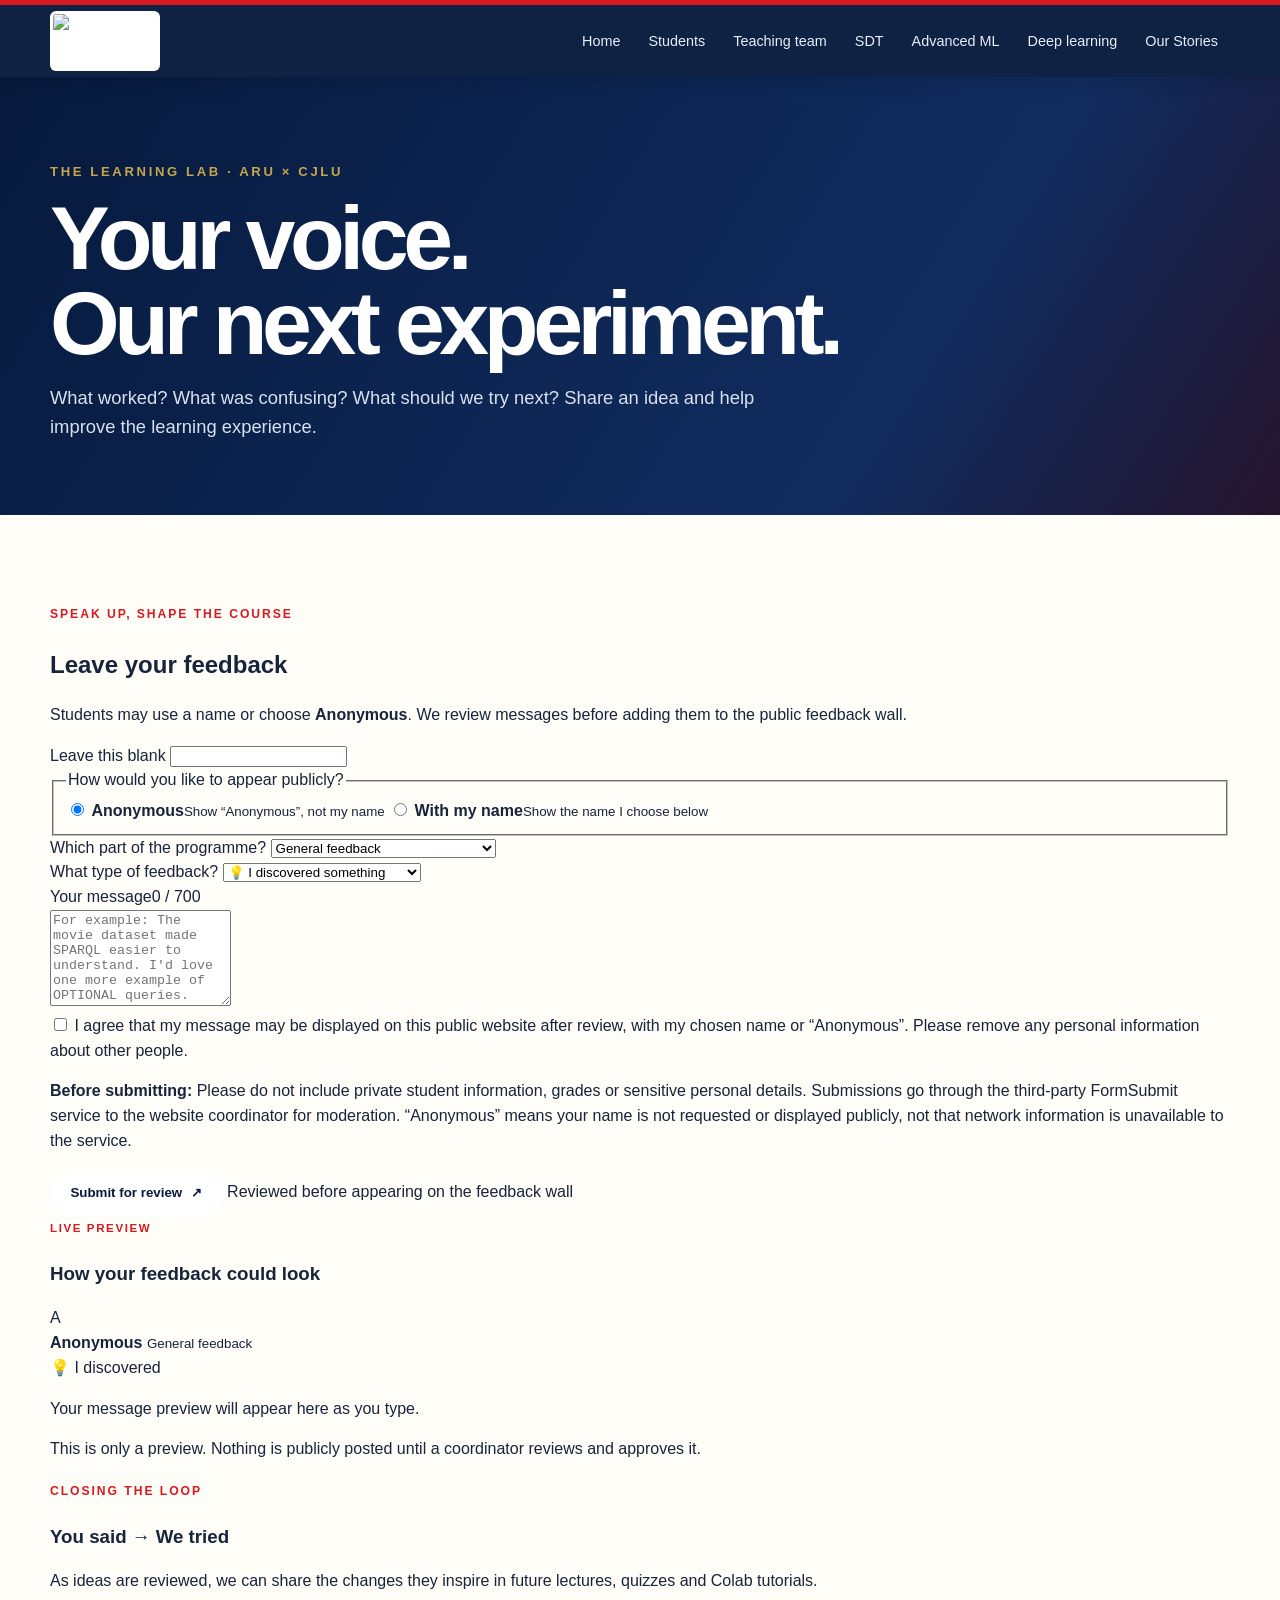
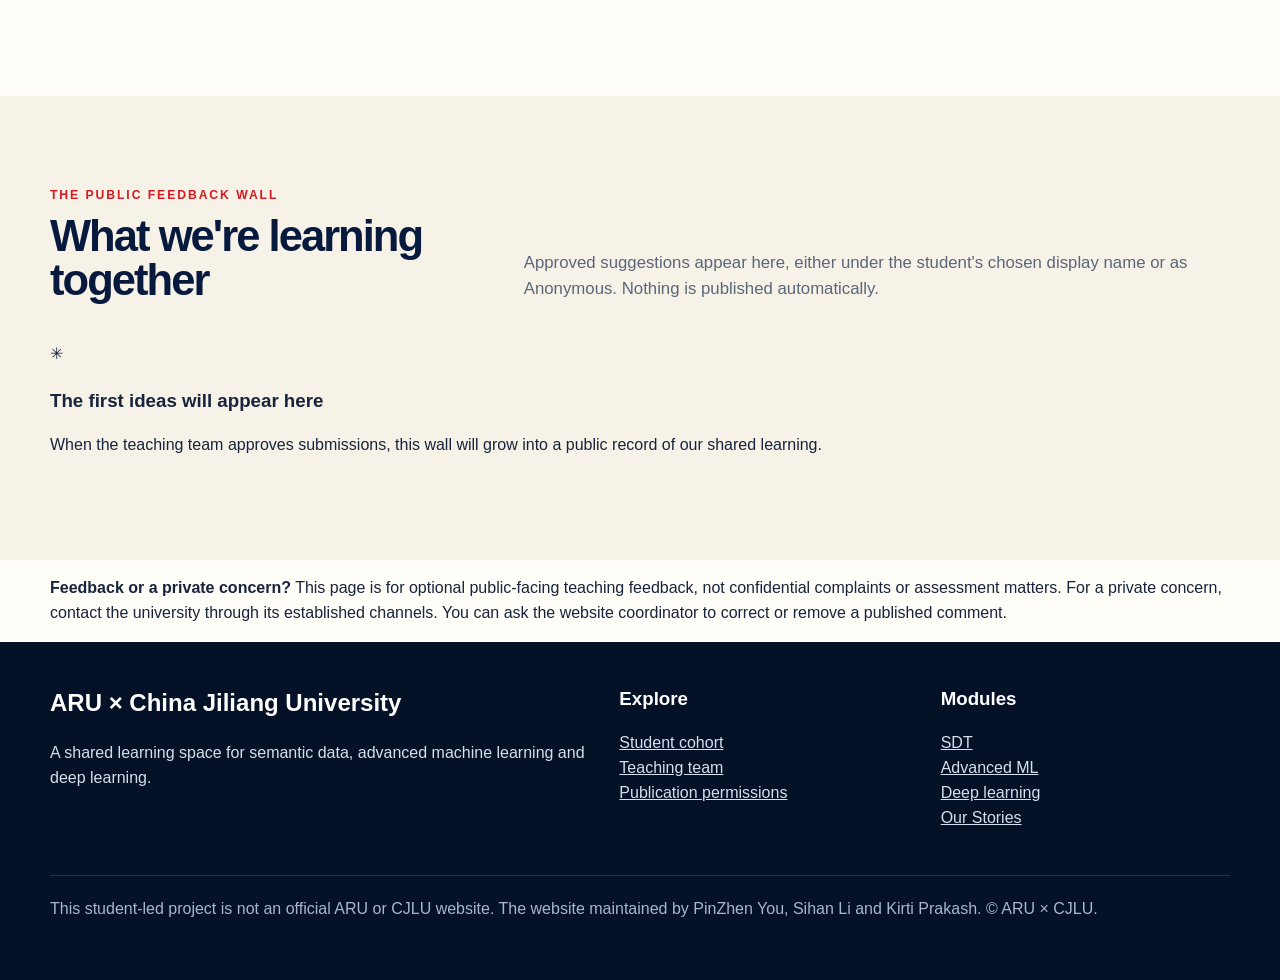
==== commit e5cf2477: "Use semantic HTML for feedback form character count" ====
--- a/docs/feedback.html
+++ b/docs/feedback.html
@@ -79,7 +79,7 @@
             </div>
 
             <div class="feedback-field">
-              <row class="feedback-label-row"><label for="feedback-message">Your message</label><span id="feedback-character-count">0 / 700</span></row>
+              <div class="feedback-label-row"><label for="feedback-message">Your message</label><span id="feedback-character-count">0 / 700</span></div>
               <textarea id="feedback-message" name="message" rows="6" maxlength="700" minlength="8" required placeholder="For example: The movie dataset made SPARQL easier to understand. I'd love one more example of OPTIONAL queries."></textarea>
             </div>
 
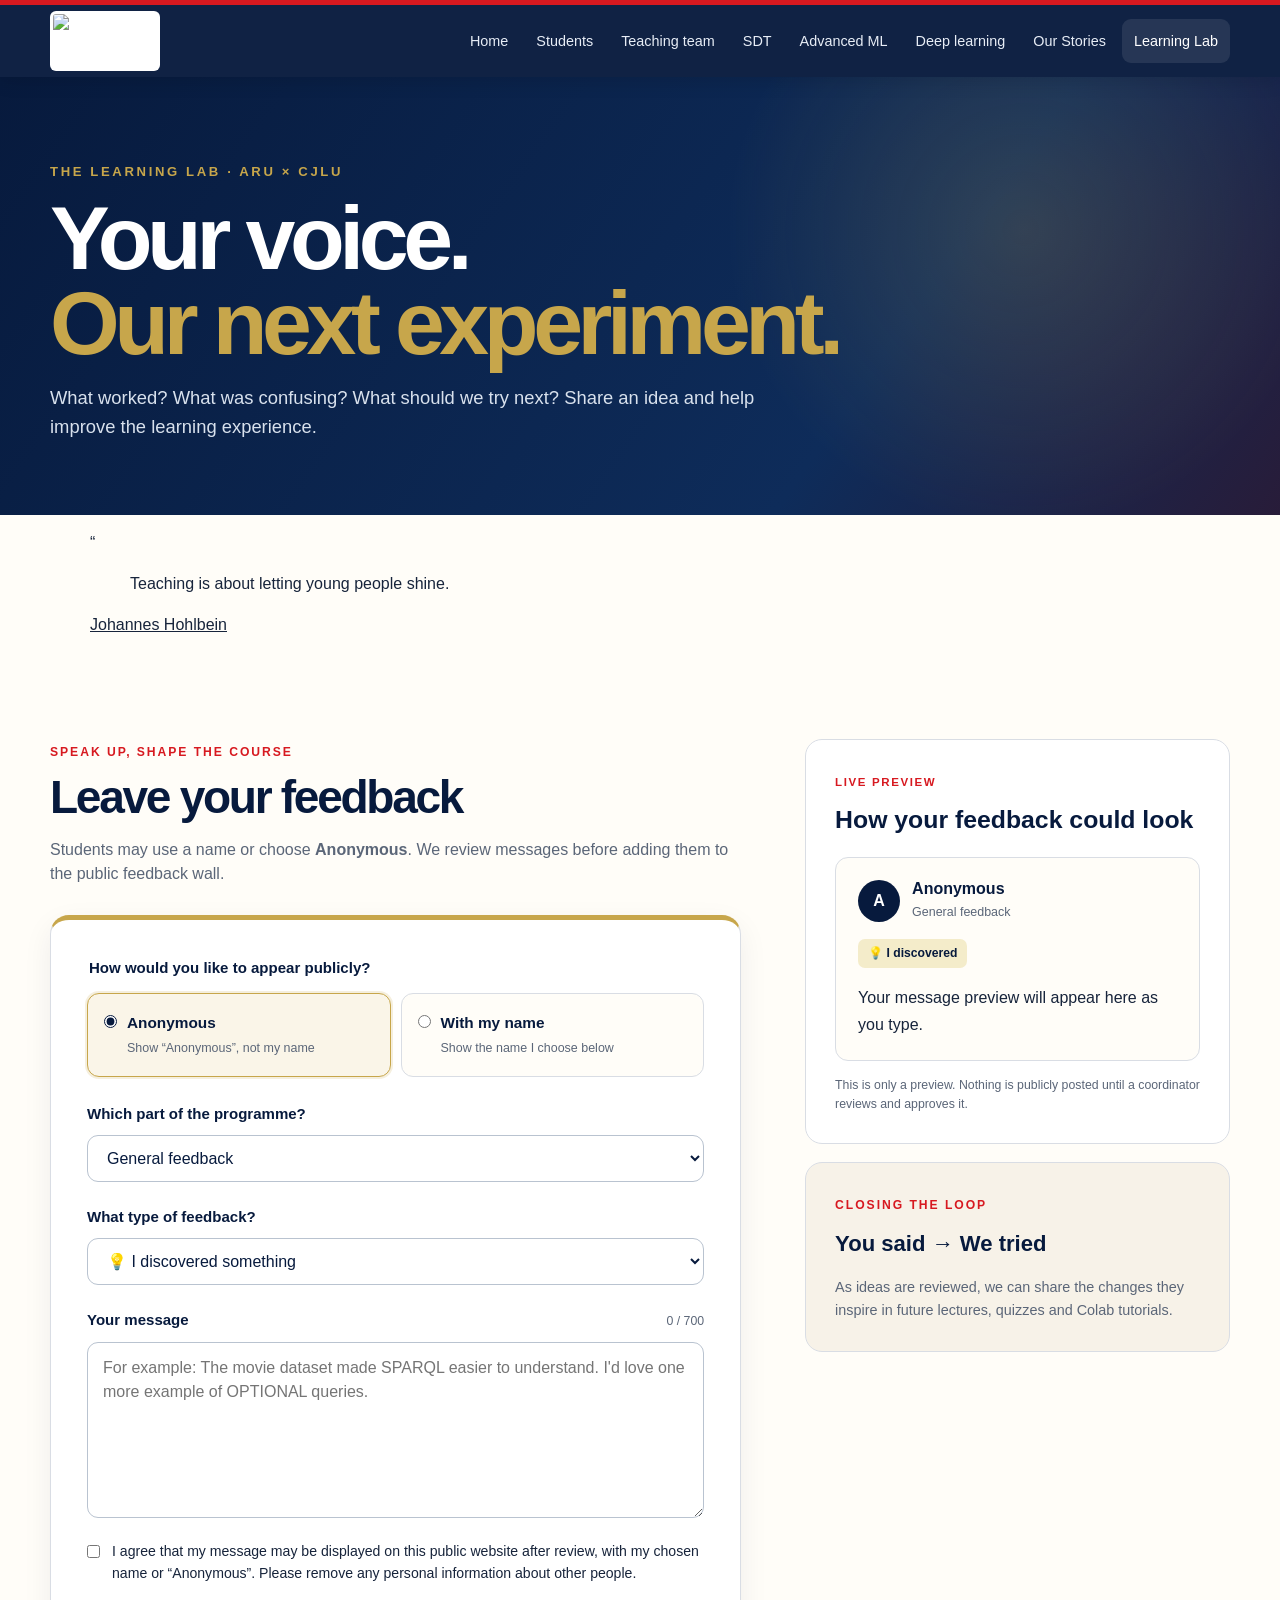
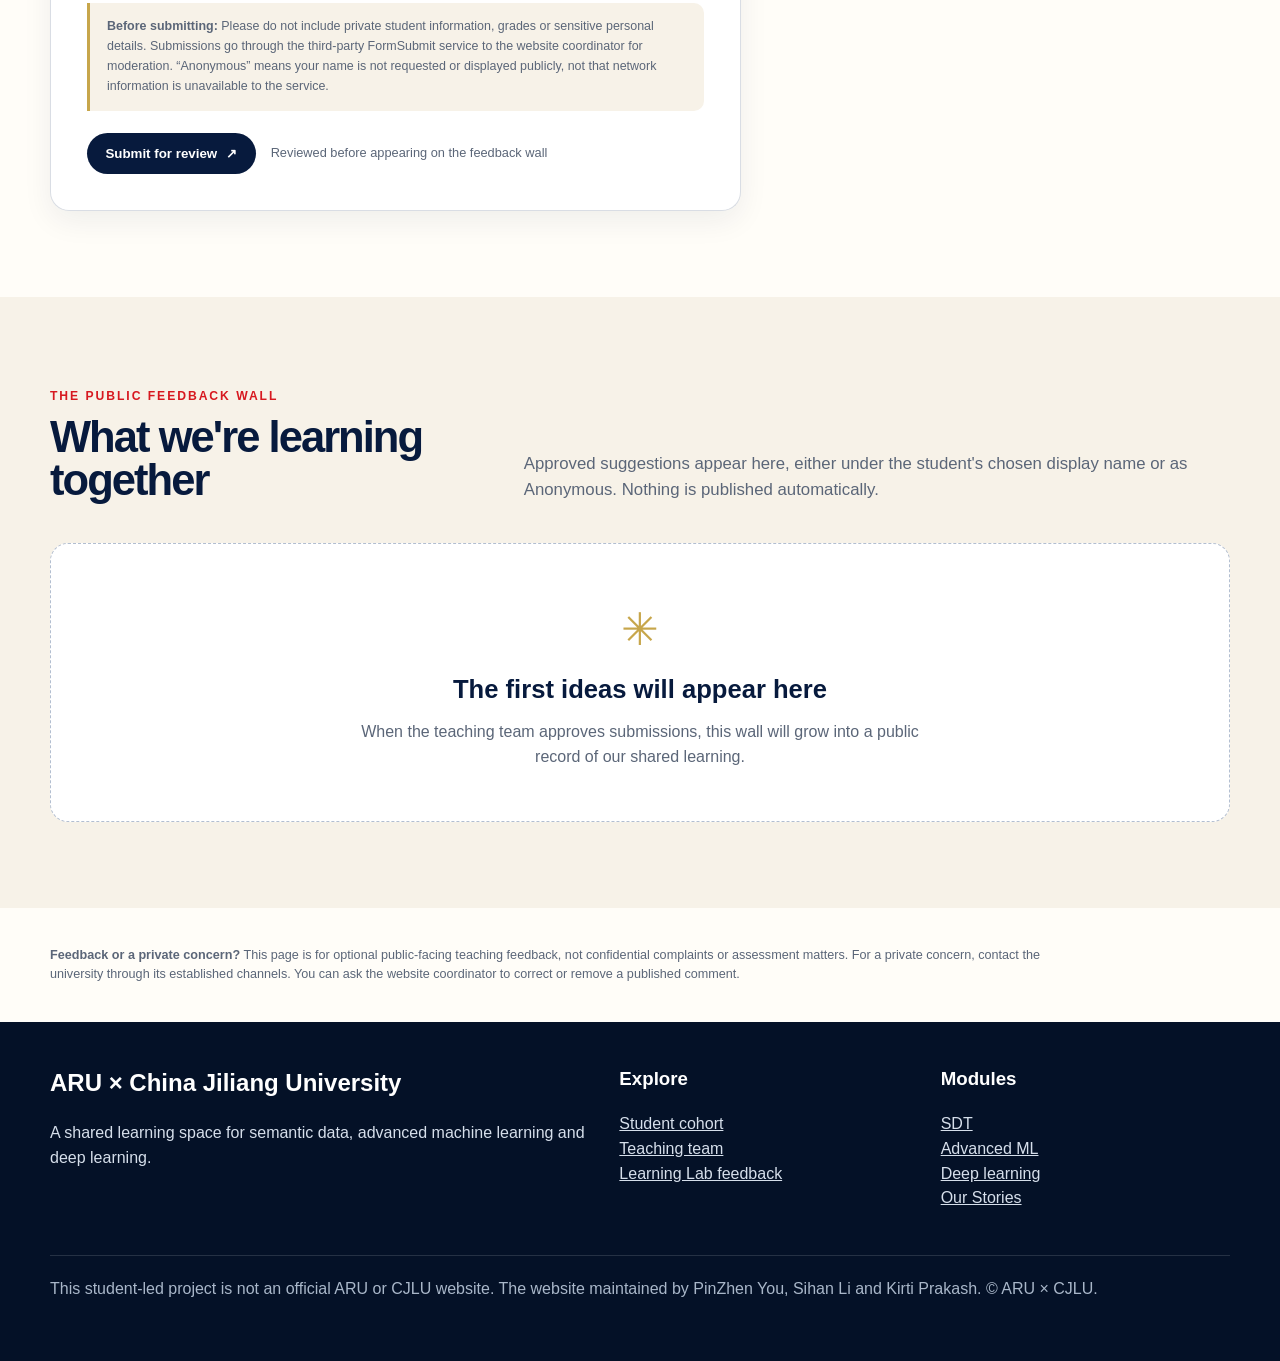
==== commit 8f09e723: "Add Johannes Hohlbein teaching quote to Learning Lab page" ====
--- a/docs/feedback.html
+++ b/docs/feedback.html
@@ -16,6 +16,19 @@
         <span class="eyebrow">The Learning Lab · ARU × CJLU</span>
         <h1>Your voice.<br><span>Our next experiment.</span></h1>
         <p>What worked? What was confusing? What should we try next? Share an idea and help improve the learning experience.</p>
+      </div>
+    </section>
+
+    <section class="feedback-philosophy" aria-label="A thought on teaching">
+      <div class="content">
+        <figure class="feedback-philosophy-quote">
+          <span class="feedback-philosophy-mark" aria-hidden="true">“</span>
+          <blockquote>Teaching is about letting young people shine.</blockquote>
+          <figcaption>
+            <span class="feedback-philosophy-dash" aria-hidden="true"></span>
+            <a href="https://www.linkedin.com/in/johannes-hohlbein-103a4bb9/" target="_blank" rel="noopener noreferrer">Johannes Hohlbein</a>
+          </figcaption>
+        </figure>
       </div>
     </section>
 
--- a/docs/assets/css/site.css
+++ b/docs/assets/css/site.css
@@ -1119,124 +1119,308 @@
 }
 
 
-/* Publication permissions and consent transparency */
-.permissions-hero {
+/* The Learning Lab feedback */
+.feedback-hero {
   background:
-    radial-gradient(circle at 85% 30%, rgba(199, 166, 75, .16), transparent 25%),
-    linear-gradient(120deg, var(--navy), #13305a 76%, #21192e);
-}
-.permissions-hero h1 { font-size: clamp(3rem, 7.4vw, 6.5rem); }
-.permissions-intro {
+    radial-gradient(circle at 80% 35%, rgba(199, 166, 75, .19), transparent 28%),
+    linear-gradient(125deg, #071a3d 0%, #0e2c5a 68%, #281c39 100%);
+}
+.feedback-hero h1 {
+  font-size: clamp(3.1rem, 7vw, 6.4rem);
+  max-width: 1050px;
+}
+.feedback-hero h1 span { color: var(--gold); }
+.feedback-layout {
   display: grid;
-  grid-template-columns: minmax(0, .82fr) minmax(0, 1.18fr);
-  gap: 40px;
-  align-items: center;
-  margin-bottom: 40px;
-}
-.permissions-intro h2,
-.permissions-columns h2,
-.permissions-contact h2 {
-  color: var(--navy);
-  margin: 8px 0 16px;
-  font-size: clamp(2rem, 3.7vw, 3rem);
-  line-height: 1.12;
-  letter-spacing: -.04em;
-}
-.permissions-intro p, .permissions-columns p, .permissions-contact p {
-  color: var(--muted);
-  font-size: 1.02rem;
-  line-height: 1.7;
-}
-.permissions-intro p { margin: 0; }
-.permissions-steps {
+  grid-template-columns: minmax(0, 1.35fr) minmax(300px, .83fr);
+  gap: clamp(28px, 5vw, 70px);
+  align-items: start;
+}
+.feedback-section-heading h2 {
+  margin: 9px 0 15px;
+  color: var(--navy);
+  font-size: clamp(2.05rem, 3.6vw, 3rem);
+  letter-spacing: -.05em;
+  line-height: 1.07;
+}
+.feedback-section-heading > p { color: var(--muted); margin: 0 0 28px; }
+.feedback-form {
+  border: 1px solid var(--line);
+  border-top: 5px solid var(--gold);
+  border-radius: 19px;
+  padding: clamp(22px, 3.3vw, 36px);
+  background: #fff;
+  box-shadow: 0 10px 30px rgba(7, 26, 61, .065);
+}
+.feedback-fieldset { border: 0; margin: 0 0 25px; padding: 0; min-width: 0; }
+.feedback-fieldset legend,
+.feedback-field label,
+.feedback-name-field label,
+.feedback-label-row label {
+  display: block;
+  color: var(--navy);
+  font-size: .94rem;
+  font-weight: 800;
+  margin-bottom: 10px;
+}
+.feedback-fieldset legend { margin-bottom: 14px; }
+.feedback-identity-options {
   display: grid;
-  grid-template-columns: repeat(4, minmax(0, 1fr));
-  gap: 15px;
-}
-.permissions-step {
-  padding: 24px 22px;
+  grid-template-columns: repeat(2, minmax(0, 1fr));
+  gap: 10px;
+}
+.feedback-radio-card {
+  display: flex;
+  align-items: flex-start;
+  gap: 10px;
+  padding: 17px 16px;
+  border: 1px solid var(--line);
+  border-radius: 12px;
+  background: var(--paper);
+  cursor: pointer;
+}
+.feedback-radio-card:has(input:checked) {
+  border-color: var(--gold);
+  background: #faf5e8;
+  box-shadow: 0 0 0 2px rgba(199, 166, 75, .18);
+}
+.feedback-radio-card input { margin: 4px 0 0; accent-color: var(--navy); }
+.feedback-radio-card strong { display: block; color: var(--navy); font-size: .96rem; }
+.feedback-radio-card small { display: block; color: var(--muted); font-size: .78rem; margin-top: 4px; }
+.feedback-field,
+.feedback-name-field { margin-bottom: 23px; }
+.feedback-name-field[hidden], .feedback-status[hidden], .feedback-wall-empty[hidden] { display: none !important; }
+.feedback-field input,
+.feedback-field select,
+.feedback-field textarea,
+.feedback-name-field input {
+  display: block;
+  box-sizing: border-box;
+  width: 100%;
+  min-width: 0;
+  padding: 13px 15px;
+  border: 1px solid #b9c3d0;
+  border-radius: 11px;
+  font: inherit;
+  color: var(--navy);
   background: #fff;
+}
+.feedback-field textarea { resize: vertical; min-height: 154px; }
+.feedback-field select { cursor: pointer; }
+.feedback-field input:focus,
+.feedback-field select:focus,
+.feedback-field textarea:focus,
+.feedback-name-field input:focus {
+  outline: 3px solid rgba(199, 166, 75, .3);
+  border-color: var(--navy);
+}
+.feedback-label-row {
+  display: flex;
+  justify-content: space-between;
+  align-items: baseline;
+  gap: 10px;
+}
+.feedback-label-row span { color: var(--muted); font-size: .77rem; white-space: nowrap; }
+.feedback-consent { display: flex; align-items: flex-start; gap: 12px; color: var(--ink); font-size: .88rem; line-height: 1.55; }
+.feedback-consent input { flex: 0 0 auto; margin: 4px 0 0; accent-color: var(--navy); }
+.feedback-privacy {
+  margin: 18px 0 22px;
+  padding: 14px 17px;
+  color: var(--muted);
+  background: var(--cream);
+  border-left: 3px solid var(--gold);
+  border-radius: 0 10px 10px 0;
+  font-size: .78rem;
+  line-height: 1.6;
+}
+.feedback-submit-row { display: flex; align-items: center; gap: 15px; flex-wrap: wrap; }
+.feedback-submit-button { background: var(--navy); color: #fff; border: 0; cursor: pointer; }
+.feedback-submit-button:disabled { opacity: .55; cursor: wait; }
+.feedback-submit-hint { color: var(--muted); font-size: .8rem; flex: 1 1 180px; }
+.feedback-status {
+  padding: 14px 15px;
+  margin: 20px 0 0;
+  border: 1px solid #afcdb6;
+  background: #eef8ef;
+  color: #225032;
+  border-radius: 11px;
+  font-size: .9rem;
+}
+.feedback-status-error { border-color: #edc2c2; background: #fff1f1; color: #752525; }
+.feedback-honeypot { position: absolute; left: -10000px; width: 1px; height: 1px; overflow: hidden; }
+.feedback-preview-rail { position: sticky; top: 108px; }
+.feedback-preview-card, .feedback-loop-panel {
+  padding: clamp(22px, 2.8vw, 29px);
   border: 1px solid var(--line);
-  border-top: 4px solid var(--gold);
-  border-radius: 15px;
-  box-shadow: 0 8px 22px rgba(7, 26, 61, .06);
-}
-.permissions-step-number {
-  font-size: .8rem;
-  font-weight: 900;
-  color: var(--red);
-  letter-spacing: .13em;
-}
-.permissions-step h3 {
-  margin: 15px 0 8px;
-  color: var(--navy);
-  font-size: 1.38rem;
-}
-.permissions-step p { margin: 0; color: var(--muted); font-size: .92rem; line-height: 1.57; }
-.permissions-columns {
+  border-radius: 17px;
+  background: #fff;
+}
+.feedback-preview-card h3 { margin: 11px 0 22px; color: var(--navy); font-size: 1.55rem; line-height: 1.2; }
+.feedback-preview-post, .feedback-wall-post {
+  border: 1px solid var(--line);
+  border-radius: 13px;
+  padding: 22px;
+  background: #fff;
+  overflow-wrap: anywhere;
+}
+.feedback-preview-post { background: var(--paper); }
+.feedback-post-top { display: flex; align-items: center; gap: 12px; margin-bottom: 17px; }
+.feedback-avatar {
+  width: 42px;
+  height: 42px;
+  flex: 0 0 42px;
   display: grid;
-  grid-template-columns: minmax(0, 1.2fr) minmax(290px, .8fr);
-  gap: clamp(28px, 5vw, 75px);
-  align-items: start;
-}
-.permissions-columns p { margin: 0 0 17px; }
-.permissions-list { margin: 20px 0 22px; padding-left: 22px; }
-.permissions-list li { padding: 0 0 11px 2px; line-height: 1.55; }
-.permissions-list strong { color: var(--navy); }
-.permissions-panel {
-  padding: clamp(24px, 3vw, 35px);
-  border-radius: 18px;
+  place-items: center;
+  border-radius: 50%;
   background: var(--navy);
   color: #fff;
-  border-top: 5px solid var(--gold);
-}
-.permissions-panel-label {
-  color: var(--gold);
-  font-size: .75rem;
   font-weight: 900;
-  letter-spacing: .12em;
-  text-transform: uppercase;
-}
-.permissions-panel h3 { margin: 16px 0; font-size: 1.58rem; line-height: 1.25; }
-.permissions-panel p { color: #dce6f5; }
-.permissions-panel a { color: #fff; text-underline-offset: 4px; }
-.permissions-panel-light { background: var(--cream); color: var(--navy); }
-.permissions-panel-light .permissions-panel-label { color: var(--red); }
-.permissions-panel-light p { color: var(--ink); }
-.permissions-contact-inner {
+}
+.feedback-post-top strong { display: block; color: var(--navy); line-height: 1.15; }
+.feedback-post-top small { display: block; color: var(--muted); margin-top: 4px; font-size: .78rem; }
+.feedback-post-category {
+  display: inline-block;
+  padding: 5px 10px;
+  background: #f4ecca;
+  color: var(--navy);
+  border-radius: 7px;
+  font-size: .76rem;
+  font-weight: 800;
+}
+.feedback-preview-post p, .feedback-wall-post .feedback-post-body {
+  margin: 16px 0 0;
+  color: var(--ink);
+  line-height: 1.7;
+  white-space: pre-wrap;
+}
+.feedback-preview-caption { margin: 15px 0 0; color: var(--muted); font-size: .77rem; }
+.feedback-loop-panel { margin-top: 18px; background: var(--cream); }
+.feedback-loop-panel h3 { margin: 10px 0; color: var(--navy); font-size: 1.38rem; }
+.feedback-loop-panel p { color: var(--muted); margin-bottom: 0; font-size: .9rem; line-height: 1.6; }
+.feedback-wall-grid { display: grid; grid-template-columns: repeat(3, minmax(0,1fr)); gap: 17px; }
+.feedback-wall-post { box-shadow: 0 5px 16px rgba(7,26,61,.045); }
+.feedback-post-date { color: var(--muted); display: block; margin-top: 17px; font-size: .75rem; }
+.feedback-wall-empty {
+  padding: clamp(30px, 4vw, 56px);
+  border: 1px dashed #b2bed0;
+  border-radius: 18px;
+  background: #fff;
+  text-align: center;
+}
+.feedback-wall-empty-icon { font-size: 2.8rem; color: var(--gold); }
+.feedback-wall-empty h3 { color: var(--navy); font-size: 1.6rem; margin: 6px 0 10px; }
+.feedback-wall-empty p { margin: 0 auto; max-width: 580px; color: var(--muted); }
+.feedback-page-note { padding: 25px 0; }
+.feedback-page-note p { max-width: 1000px; font-size: .79rem; color: var(--muted); }
+.feedback-home-link { margin-top: 15px; }
+.feedback-home-link .story-home-copy strong { font-size: 1.15rem; }
+@media (max-width: 970px) {
+  .feedback-layout { grid-template-columns: 1fr; }
+  .feedback-preview-rail { position: static; display: grid; grid-template-columns: repeat(2,minmax(0,1fr)); align-items: start; gap: 15px; }
+  .feedback-loop-panel { margin: 0; }
+  .feedback-wall-grid { grid-template-columns: repeat(2,minmax(0,1fr)); }
+}
+@media (max-width: 650px) {
+  .feedback-identity-options, .feedback-preview-rail, .feedback-wall-grid { grid-template-columns: 1fr; }
+  .feedback-form { padding: 23px; }
+}
+
+
+/* Compact Hermit's Reasoning: illustration alongside the dialogue */
+.quote-banner:has(.hermit-layout) {
+  padding: clamp(26px, 3.5vw, 42px) 0;
+}
+.hermit-layout {
   display: grid;
-  grid-template-columns: minmax(0, 1.5fr) auto;
-  gap: 35px;
-  align-items: center;
-}
-.permissions-contact-inner > div { max-width: 850px; }
-.permissions-contact p.permissions-contact-note { font-size: .88rem; }
-.permissions-contact-button { background: var(--navy); color: #fff; white-space: normal; }
-.permissions-footnote-section { padding: 20px 0 40px; }
-.permissions-footnote-section p { max-width: 1000px; font-size: .78rem; color: var(--muted); line-height: 1.7; }
-.permissions-footnote-section a { color: var(--navy); }
-.site-permissions-strip { background: var(--paper); padding: 25px 0 35px; }
-.site-permissions-strip-inner {
-  display: flex;
-  flex-wrap: wrap;
-  align-items: center;
-  justify-content: space-between;
-  gap: 12px 25px;
-  border-top: 1px solid var(--line);
-  padding-top: 26px;
-}
-.site-permissions-strip strong { display: block; color: var(--navy); font-size: 1.05rem; }
-.site-permissions-strip p { margin: 3px 0 0; color: var(--muted); font-size: .89rem; }
-.site-permissions-strip a { color: var(--red); font-weight: 800; text-underline-offset: 4px; }
-@media (max-width: 950px) {
-  .permissions-steps { grid-template-columns: repeat(2, minmax(0, 1fr)); }
-  .permissions-intro { grid-template-columns: 1fr; gap: 15px; }
-}
-@media (max-width: 700px) {
-  .permissions-columns, .permissions-contact-inner { grid-template-columns: 1fr; }
-  .permissions-contact-button { justify-self: start; }
-}
-@media (max-width: 480px) {
-  .permissions-steps { grid-template-columns: 1fr; }
-  .permissions-section { padding: 58px 0; }
-}
+  grid-template-columns: minmax(190px, 28%) minmax(0, 1fr);
+  gap: clamp(22px, 3.5vw, 44px);
+  align-items: start;
+}
+.hermit-illustration {
+  margin: 0;
+  min-width: 0;
+}
+.hermit-illustration img {
+  display: block;
+  width: 100%;
+  height: clamp(180px, 22vw, 286px);
+  object-fit: cover;
+  object-position: 45% 46%;
+  border-radius: 13px;
+  border: 1px solid rgba(7, 26, 61, .13);
+  box-shadow: 0 8px 20px rgba(7, 26, 61, .09);
+}
+.hermit-illustration figcaption {
+  margin: 9px 0 0;
+  color: var(--muted);
+  font-size: .77rem;
+  font-style: italic;
+  text-align: center;
+  line-height: 1.4;
+}
+.hermit-layout .story-quote {
+  display: block;
+  min-width: 0;
+  margin: 0;
+  padding-left: clamp(17px, 2.2vw, 23px);
+  border-left-width: 4px;
+}
+.hermit-layout .story-quote h2 {
+  margin: 1px 0 16px;
+  font-size: clamp(1.55rem, 2.35vw, 2.05rem);
+}
+.hermit-layout .story-quote blockquote { margin: 0; }
+.hermit-layout .story-quote blockquote p {
+  margin-bottom: 9px;
+  font-size: clamp(.97rem, 1.18vw, 1.05rem);
+  line-height: 1.55;
+}
+.hermit-layout .story-quote figcaption {
+  margin-top: 16px;
+  padding-top: 13px;
+}
+@media (max-width: 760px) {
+  .hermit-layout {
+    grid-template-columns: minmax(152px, 32%) minmax(0, 1fr);
+    gap: 20px;
+  }
+  .hermit-illustration img {
+    height: clamp(166px, 28vw, 218px);
+  }
+  .hermit-layout .story-quote { padding-left: 15px; }
+  .hermit-layout .story-quote blockquote p { font-size: .97rem; line-height: 1.5; }
+}
+@media (max-width: 540px) {
+  /* The image floats alongside the opening, then text uses the full width.
+     It never becomes a full-width image above the story. */
+  .hermit-layout {
+    display: flow-root;
+  }
+  .hermit-illustration {
+    float: left;
+    width: clamp(114px, 37%, 174px);
+    margin: 0 16px 12px 0;
+  }
+  .hermit-illustration img {
+    height: clamp(142px, 43vw, 200px);
+    border-radius: 11px;
+  }
+  .hermit-illustration figcaption { font-size: .7rem; }
+  .hermit-layout .story-quote {
+    display: block;
+    margin: 0;
+    padding-left: 0;
+    border-left: 0;
+  }
+  .hermit-layout .story-quote h2 {
+    font-size: clamp(1.35rem, 5vw, 1.65rem);
+    line-height: 1.16;
+    margin: 0 0 10px;
+  }
+  .hermit-layout .story-quote blockquote p {
+    font-size: .95rem;
+    line-height: 1.53;
+    margin-bottom: 10px;
+  }
+  .hermit-layout .story-quote figcaption { clear: both; }
+}
